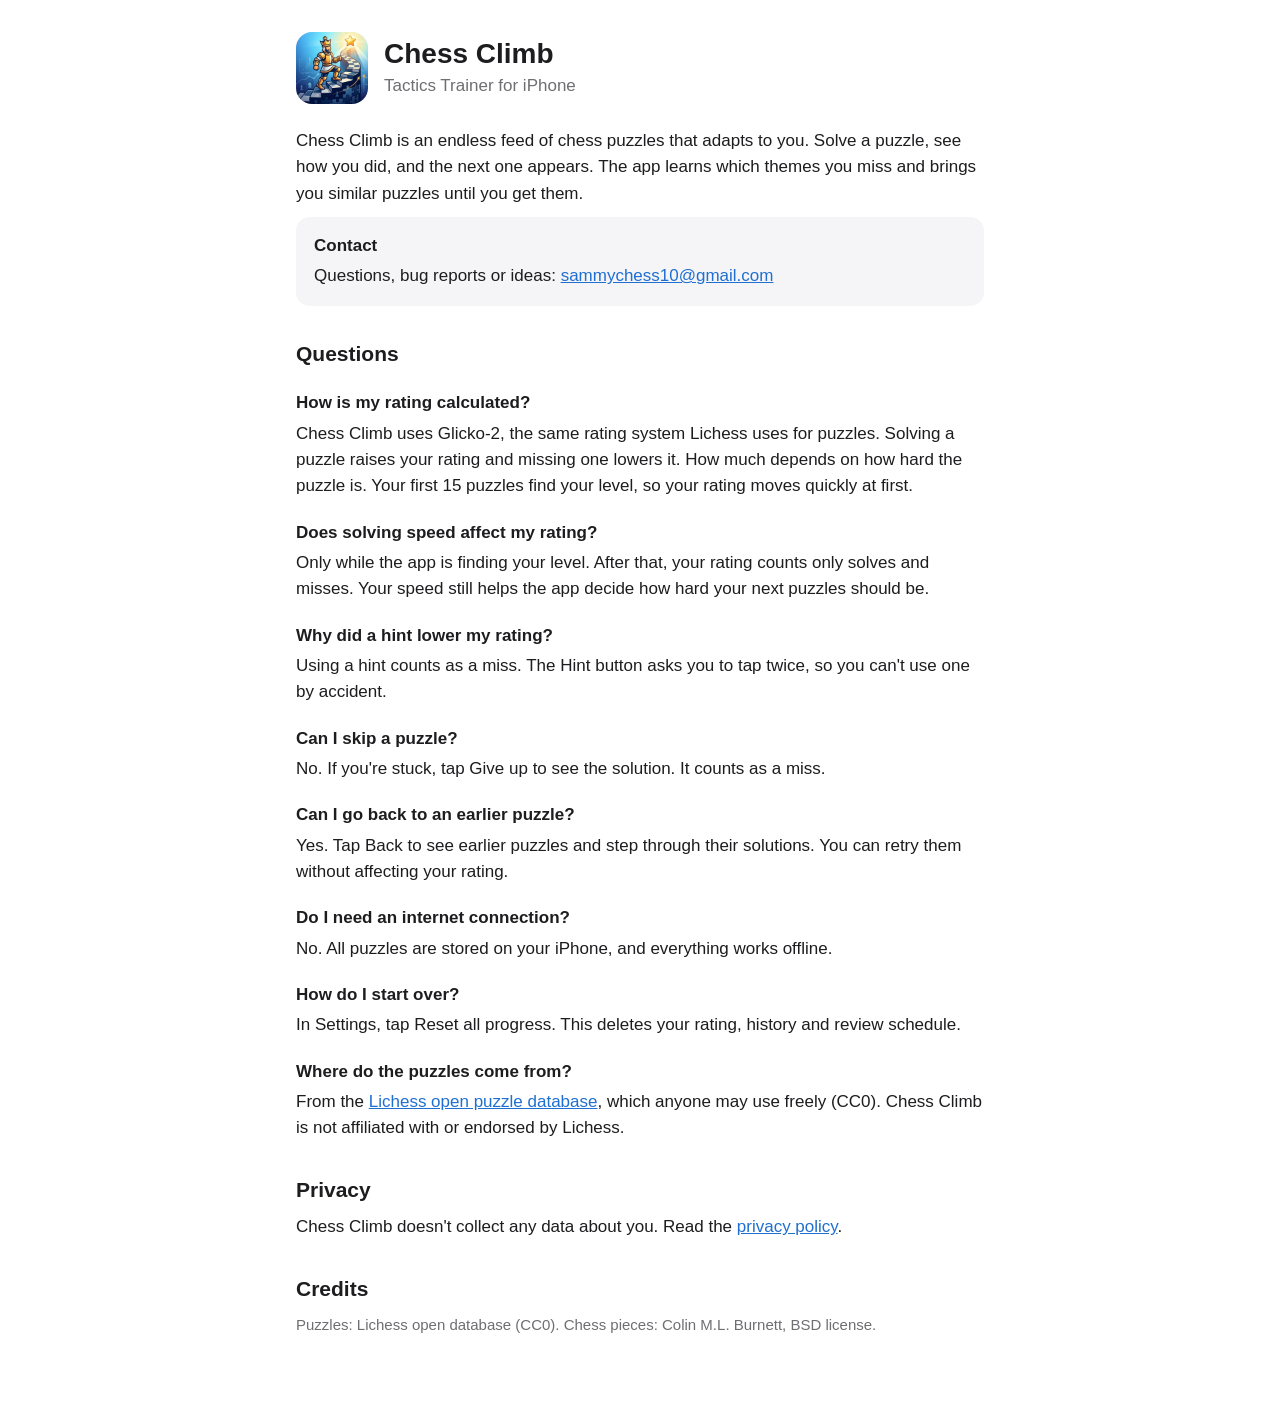
==== index.html @ 89e88ff4 "Support and privacy pages for Chess Climb Co-Authored-By: Claude Opus 5.5 <noreply@anthropic.com>" ====
<!doctype html>
<html lang="en">
<head>
<meta charset="utf-8">
<meta name="viewport" content="width=device-width, initial-scale=1">
<title>Chess Climb Support</title>
<meta name="description" content="Help and contact for Chess Climb, an endless chess puzzle feed for iPhone that adapts to you.">
<link rel="stylesheet" href="style.css">
</head>
<body>
<main>
  <header>
    <img src="logo.png" alt="Chess Climb app icon">
    <div>
      <h1>Chess Climb</h1>
      <p>Tactics Trainer for iPhone</p>
    </div>
  </header>

  <p>Chess Climb is an endless feed of chess puzzles that adapts to you. Solve a puzzle, see how you did, and the next one appears. The app learns which themes you miss and brings you similar puzzles until you get them.</p>

  <div class="card">
    <strong>Contact</strong>
    <p style="margin: 4px 0 0">Questions, bug reports or ideas: <a href="mailto:sammychess10@gmail.com">sammychess10@gmail.com</a></p>
  </div>

  <h2>Questions</h2>

  <h3>How is my rating calculated?</h3>
  <p>Chess Climb uses Glicko-2, the same rating system Lichess uses for puzzles. Solving a puzzle raises your rating and missing one lowers it. How much depends on how hard the puzzle is. Your first 15 puzzles find your level, so your rating moves quickly at first.</p>

  <h3>Does solving speed affect my rating?</h3>
  <p>Only while the app is finding your level. After that, your rating counts only solves and misses. Your speed still helps the app decide how hard your next puzzles should be.</p>

  <h3>Why did a hint lower my rating?</h3>
  <p>Using a hint counts as a miss. The Hint button asks you to tap twice, so you can't use one by accident.</p>

  <h3>Can I skip a puzzle?</h3>
  <p>No. If you're stuck, tap Give up to see the solution. It counts as a miss.</p>

  <h3>Can I go back to an earlier puzzle?</h3>
  <p>Yes. Tap Back to see earlier puzzles and step through their solutions. You can retry them without affecting your rating.</p>

  <h3>Do I need an internet connection?</h3>
  <p>No. All puzzles are stored on your iPhone, and everything works offline.</p>

  <h3>How do I start over?</h3>
  <p>In Settings, tap Reset all progress. This deletes your rating, history and review schedule.</p>

  <h3>Where do the puzzles come from?</h3>
  <p>From the <a href="https://database.lichess.org/#puzzles">Lichess open puzzle database</a>, which anyone may use freely (CC0). Chess Climb is not affiliated with or endorsed by Lichess.</p>

  <h2>Privacy</h2>
  <p>Chess Climb doesn't collect any data about you. Read the <a href="privacy.html">privacy policy</a>.</p>

  <h2>Credits</h2>
  <p class="muted">Puzzles: Lichess open database (CC0). Chess pieces: Colin M.L. Burnett, BSD license.</p>
</main>
</body>
</html>
---- style.css ----
:root { --bg: #ffffff; --text: #1d1d1f; --muted: #6e6e73; --card: #f5f5f7; --accent: #1f6fd1; }
@media (prefers-color-scheme: dark) {
  :root { --bg: #111418; --text: #f2f2f4; --muted: #a1a1a6; --card: #1c2027; --accent: #5aa2ff; }
}
* { box-sizing: border-box; }
body { margin: 0; background: var(--bg); color: var(--text);
       font: 17px/1.55 -apple-system, BlinkMacSystemFont, "Segoe UI", Roboto, Helvetica, Arial, sans-serif; }
main { max-width: 720px; margin: 0 auto; padding: 32px 16px 64px; }
header { display: flex; align-items: center; gap: 16px; margin-bottom: 24px; }
header img { width: 72px; height: 72px; border-radius: 16px; }
header h1 { margin: 0; font-size: 28px; line-height: 1.2; }
header p { margin: 2px 0 0; color: var(--muted); }
h2 { font-size: 21px; margin: 32px 0 8px; }
h3 { font-size: 17px; margin: 20px 0 4px; }
p, li { margin: 0 0 10px; }
a { color: var(--accent); }
.card { background: var(--card); border-radius: 14px; padding: 16px 18px; }
.muted { color: var(--muted); font-size: 15px; }
nav { margin-top: 40px; font-size: 15px; }
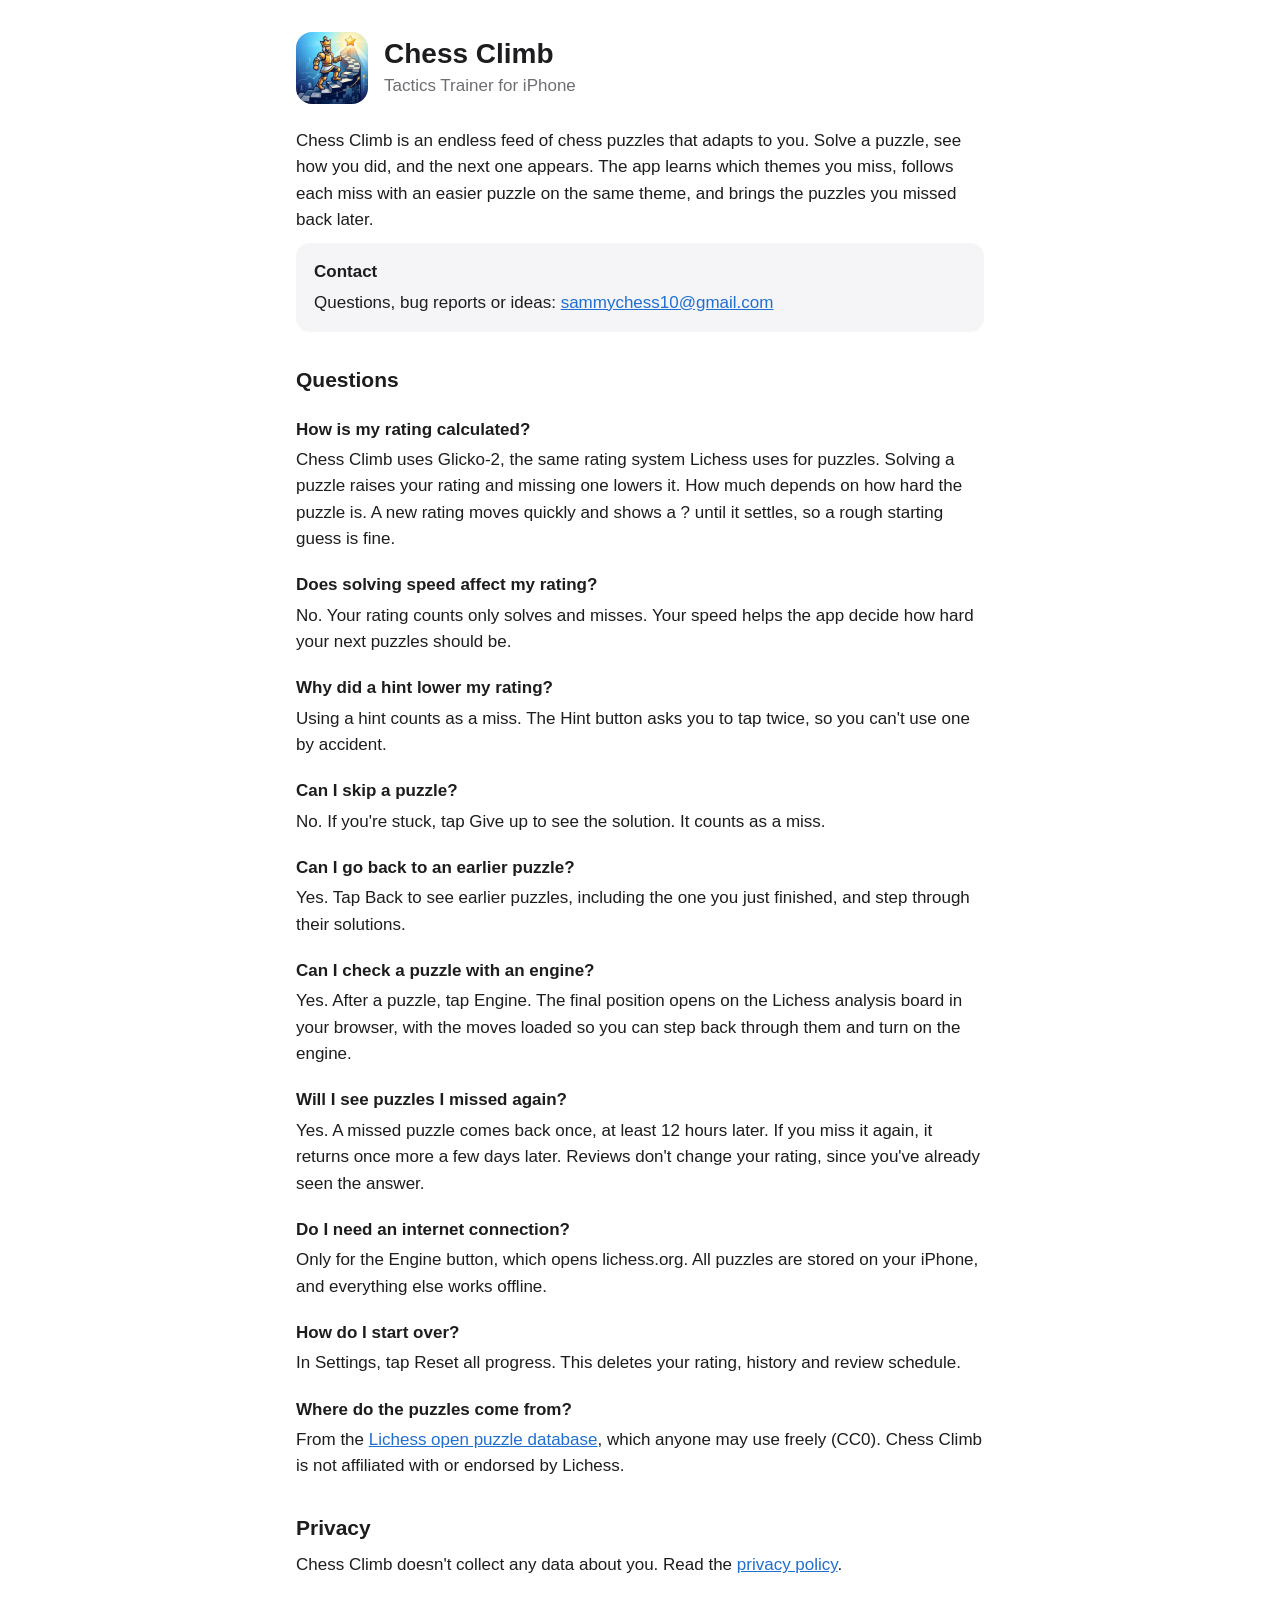
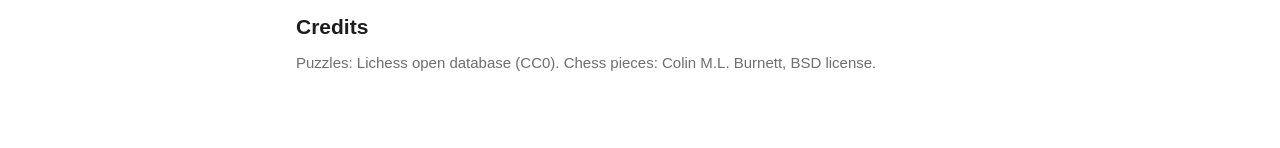
==== commit 13795204: "Update support and privacy pages for the Engine button, reviews and TestFlight Co-Authored-By: Claud" ====
--- a/index.html
+++ b/index.html
@@ -17,7 +17,7 @@
     </div>
   </header>
 
-  <p>Chess Climb is an endless feed of chess puzzles that adapts to you. Solve a puzzle, see how you did, and the next one appears. The app learns which themes you miss and brings you similar puzzles until you get them.</p>
+  <p>Chess Climb is an endless feed of chess puzzles that adapts to you. Solve a puzzle, see how you did, and the next one appears. The app learns which themes you miss, follows each miss with an easier puzzle on the same theme, and brings the puzzles you missed back later.</p>
 
   <div class="card">
     <strong>Contact</strong>
@@ -27,10 +27,10 @@
   <h2>Questions</h2>
 
   <h3>How is my rating calculated?</h3>
-  <p>Chess Climb uses Glicko-2, the same rating system Lichess uses for puzzles. Solving a puzzle raises your rating and missing one lowers it. How much depends on how hard the puzzle is. Your first 15 puzzles find your level, so your rating moves quickly at first.</p>
+  <p>Chess Climb uses Glicko-2, the same rating system Lichess uses for puzzles. Solving a puzzle raises your rating and missing one lowers it. How much depends on how hard the puzzle is. A new rating moves quickly and shows a ? until it settles, so a rough starting guess is fine.</p>
 
   <h3>Does solving speed affect my rating?</h3>
-  <p>Only while the app is finding your level. After that, your rating counts only solves and misses. Your speed still helps the app decide how hard your next puzzles should be.</p>
+  <p>No. Your rating counts only solves and misses. Your speed helps the app decide how hard your next puzzles should be.</p>
 
   <h3>Why did a hint lower my rating?</h3>
   <p>Using a hint counts as a miss. The Hint button asks you to tap twice, so you can't use one by accident.</p>
@@ -39,10 +39,16 @@
   <p>No. If you're stuck, tap Give up to see the solution. It counts as a miss.</p>
 
   <h3>Can I go back to an earlier puzzle?</h3>
-  <p>Yes. Tap Back to see earlier puzzles and step through their solutions. You can retry them without affecting your rating.</p>
+  <p>Yes. Tap Back to see earlier puzzles, including the one you just finished, and step through their solutions.</p>
+
+  <h3>Can I check a puzzle with an engine?</h3>
+  <p>Yes. After a puzzle, tap Engine. The final position opens on the Lichess analysis board in your browser, with the moves loaded so you can step back through them and turn on the engine.</p>
+
+  <h3>Will I see puzzles I missed again?</h3>
+  <p>Yes. A missed puzzle comes back once, at least 12 hours later. If you miss it again, it returns once more a few days later. Reviews don't change your rating, since you've already seen the answer.</p>
 
   <h3>Do I need an internet connection?</h3>
-  <p>No. All puzzles are stored on your iPhone, and everything works offline.</p>
+  <p>Only for the Engine button, which opens lichess.org. All puzzles are stored on your iPhone, and everything else works offline.</p>
 
   <h3>How do I start over?</h3>
   <p>In Settings, tap Reset all progress. This deletes your rating, history and review schedule.</p>
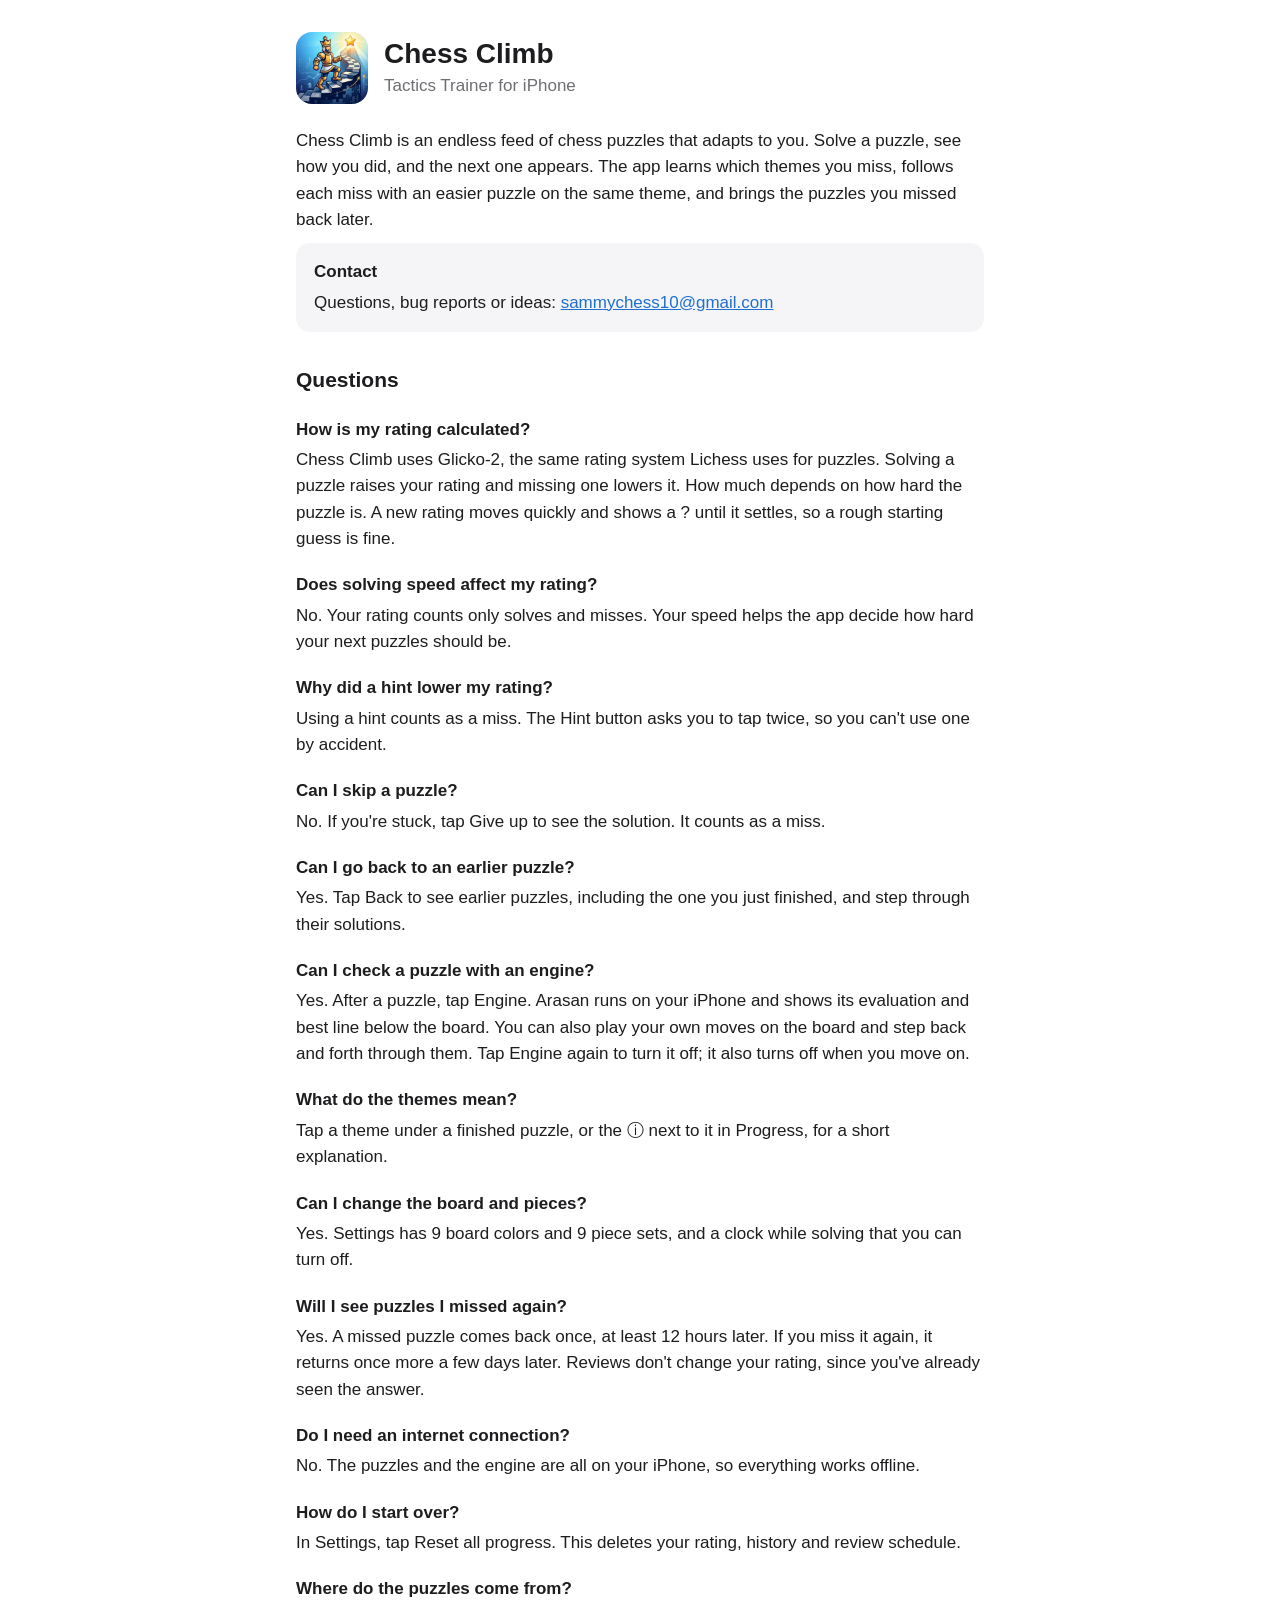
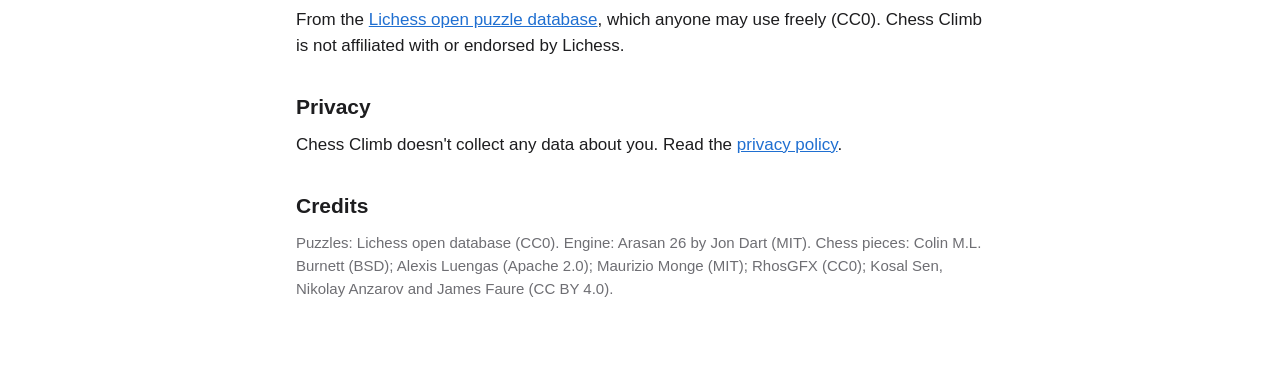
==== commit 516f0404: "Support and privacy pages for the on-device engine Engine now runs Arasan on the iPhone, so the page" ====
--- a/index.html
+++ b/index.html
@@ -42,13 +42,19 @@
   <p>Yes. Tap Back to see earlier puzzles, including the one you just finished, and step through their solutions.</p>
 
   <h3>Can I check a puzzle with an engine?</h3>
-  <p>Yes. After a puzzle, tap Engine. The final position opens on the Lichess analysis board in your browser, with the moves loaded so you can step back through them and turn on the engine.</p>
+  <p>Yes. After a puzzle, tap Engine. Arasan runs on your iPhone and shows its evaluation and best line below the board. You can also play your own moves on the board and step back and forth through them. Tap Engine again to turn it off; it also turns off when you move on.</p>
+
+  <h3>What do the themes mean?</h3>
+  <p>Tap a theme under a finished puzzle, or the ⓘ next to it in Progress, for a short explanation.</p>
+
+  <h3>Can I change the board and pieces?</h3>
+  <p>Yes. Settings has 9 board colors and 9 piece sets, and a clock while solving that you can turn off.</p>
 
   <h3>Will I see puzzles I missed again?</h3>
   <p>Yes. A missed puzzle comes back once, at least 12 hours later. If you miss it again, it returns once more a few days later. Reviews don't change your rating, since you've already seen the answer.</p>
 
   <h3>Do I need an internet connection?</h3>
-  <p>Only for the Engine button, which opens lichess.org. All puzzles are stored on your iPhone, and everything else works offline.</p>
+  <p>No. The puzzles and the engine are all on your iPhone, so everything works offline.</p>
 
   <h3>How do I start over?</h3>
   <p>In Settings, tap Reset all progress. This deletes your rating, history and review schedule.</p>
@@ -60,7 +66,7 @@
   <p>Chess Climb doesn't collect any data about you. Read the <a href="privacy.html">privacy policy</a>.</p>
 
   <h2>Credits</h2>
-  <p class="muted">Puzzles: Lichess open database (CC0). Chess pieces: Colin M.L. Burnett, BSD license.</p>
+  <p class="muted">Puzzles: Lichess open database (CC0). Engine: Arasan 26 by Jon Dart (MIT). Chess pieces: Colin M.L. Burnett (BSD); Alexis Luengas (Apache 2.0); Maurizio Monge (MIT); RhosGFX (CC0); Kosal Sen, Nikolay Anzarov and James Faure (CC BY 4.0).</p>
 </main>
 </body>
 </html>
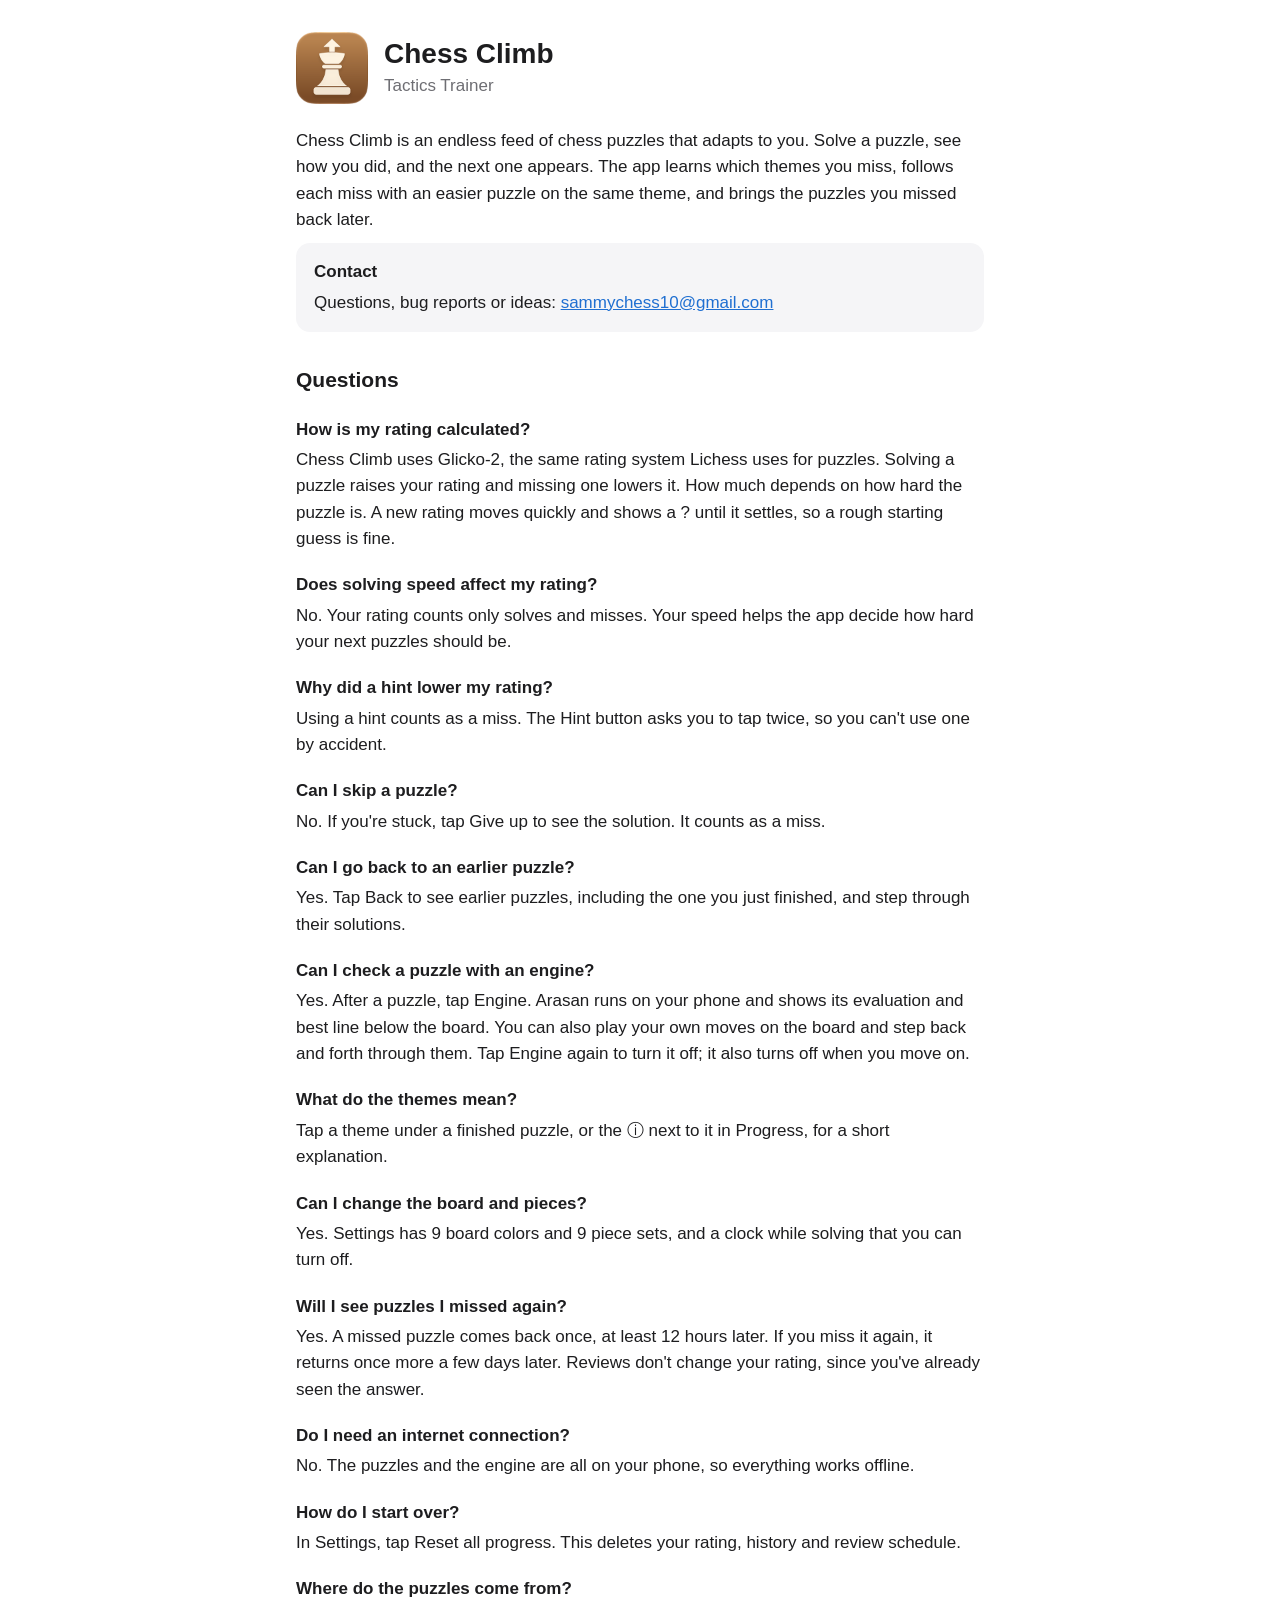
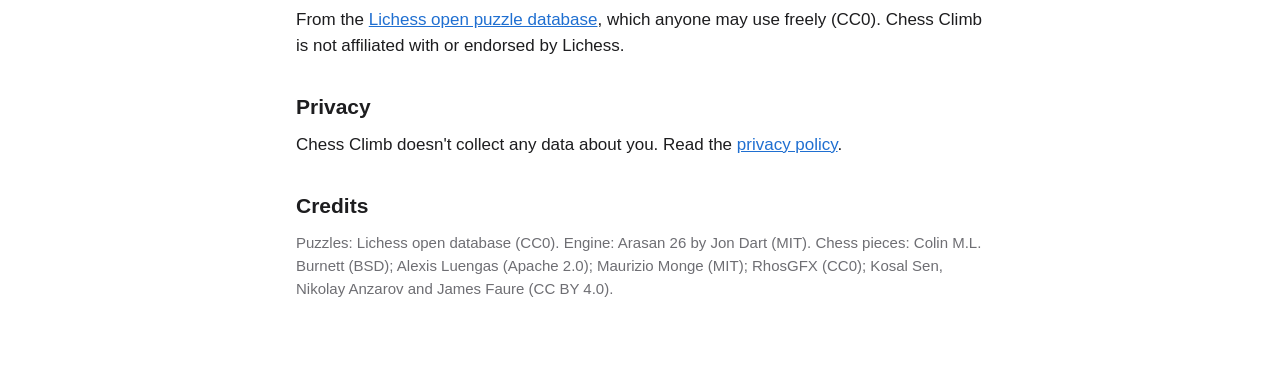
==== commit 3d5a6cc6: "Privacy and support pages for Android The privacy policy covers both phones: Android's own backup an" ====
--- a/index.html
+++ b/index.html
@@ -4,7 +4,7 @@
 <meta charset="utf-8">
 <meta name="viewport" content="width=device-width, initial-scale=1">
 <title>Chess Climb Support</title>
-<meta name="description" content="Help and contact for Chess Climb, an endless chess puzzle feed for iPhone that adapts to you.">
+<meta name="description" content="Help and contact for Chess Climb, an endless chess puzzle feed that adapts to you.">
 <link rel="stylesheet" href="style.css">
 </head>
 <body>
@@ -13,7 +13,7 @@
     <img src="logo.png" alt="Chess Climb app icon">
     <div>
       <h1>Chess Climb</h1>
-      <p>Tactics Trainer for iPhone</p>
+      <p>Tactics Trainer</p>
     </div>
   </header>
 
@@ -42,7 +42,7 @@
   <p>Yes. Tap Back to see earlier puzzles, including the one you just finished, and step through their solutions.</p>
 
   <h3>Can I check a puzzle with an engine?</h3>
-  <p>Yes. After a puzzle, tap Engine. Arasan runs on your iPhone and shows its evaluation and best line below the board. You can also play your own moves on the board and step back and forth through them. Tap Engine again to turn it off; it also turns off when you move on.</p>
+  <p>Yes. After a puzzle, tap Engine. Arasan runs on your phone and shows its evaluation and best line below the board. You can also play your own moves on the board and step back and forth through them. Tap Engine again to turn it off; it also turns off when you move on.</p>
 
   <h3>What do the themes mean?</h3>
   <p>Tap a theme under a finished puzzle, or the ⓘ next to it in Progress, for a short explanation.</p>
@@ -54,7 +54,7 @@
   <p>Yes. A missed puzzle comes back once, at least 12 hours later. If you miss it again, it returns once more a few days later. Reviews don't change your rating, since you've already seen the answer.</p>
 
   <h3>Do I need an internet connection?</h3>
-  <p>No. The puzzles and the engine are all on your iPhone, so everything works offline.</p>
+  <p>No. The puzzles and the engine are all on your phone, so everything works offline.</p>
 
   <h3>How do I start over?</h3>
   <p>In Settings, tap Reset all progress. This deletes your rating, history and review schedule.</p>
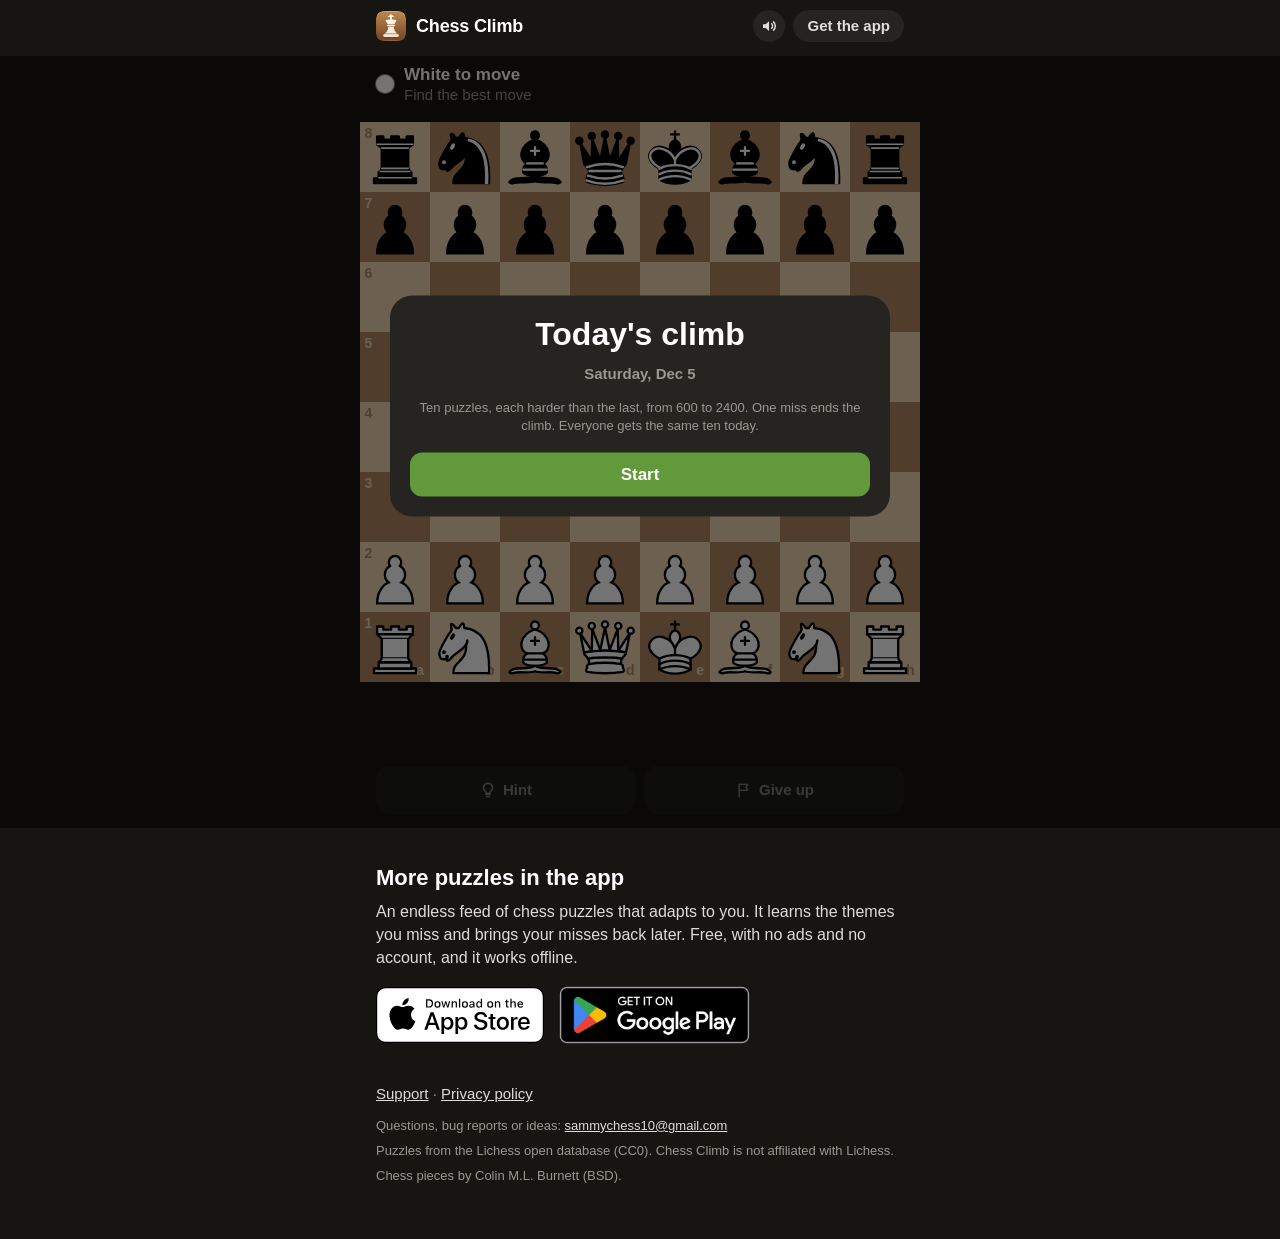
==== commit 525544f6: "Today's climb on the website, with support moved to /support/ The front page plays the day's climb i" ====
--- a/index.html
+++ b/index.html
@@ -2,71 +2,88 @@
 <html lang="en">
 <head>
 <meta charset="utf-8">
-<meta name="viewport" content="width=device-width, initial-scale=1">
-<title>Chess Climb Support</title>
-<meta name="description" content="Help and contact for Chess Climb, an endless chess puzzle feed that adapts to you.">
-<link rel="stylesheet" href="style.css">
+<meta name="viewport" content="width=device-width, initial-scale=1, viewport-fit=cover">
+<title>Today's climb · Chess Climb</title>
+<meta name="description" content="Ten chess puzzles, each harder than the last, from 600 to 2400. One miss ends the climb. A new climb every day, the same for everyone.">
+<meta property="og:type" content="website">
+<meta property="og:site_name" content="Chess Climb">
+<meta property="og:title" content="Today's climb · Chess Climb">
+<meta property="og:description" content="Ten chess puzzles, each harder than the last. One miss ends the climb. Everyone gets the same ten today.">
+<meta property="og:url" content="https://playchessclimb.com/">
+<meta property="og:image" content="https://playchessclimb.com/assets/share-card.png">
+<meta property="og:image:width" content="1200">
+<meta property="og:image:height" content="630">
+<meta name="twitter:card" content="summary_large_image">
+<meta name="theme-color" content="#161512">
+<link rel="canonical" href="https://playchessclimb.com/">
+<link rel="icon" type="image/png" href="logo.png">
+<link rel="apple-touch-icon" href="logo.png">
+<script>
+  // Which store to offer, as on the get page: an iPhone gets the App Store, Android Google Play, a computer both.
+  // Inside another app's browser (TikTok, Instagram...) neither store opens, so the badges come with a note to open
+  // the page in Safari or Chrome. On an iPhone, Safari, Chrome, Firefox and Edge all name Safari in their user
+  // agent; app browsers don't.
+  (function () {
+    var ua = navigator.userAgent;
+    var ios = /iPhone|iPad|iPod/.test(ua) || (/Macintosh/.test(ua) && navigator.maxTouchPoints > 1);
+    var android = /Android/.test(ua);
+    var inApp = /FBAN|FBAV|FB_IAB|Instagram|musical_ly|TikTok|Bytedance|Snapchat|LinkedInApp|Line\//.test(ua) ||
+                (android && /; wv\)/.test(ua)) || (ios && !/Safari\//.test(ua));
+    var root = document.documentElement;
+    root.setAttribute("data-platform", ios ? "ios" : android ? "android" : "other");
+    if (inApp) root.setAttribute("data-inapp", "");
+  })();
+</script>
+<link rel="stylesheet" href="assets/site.css">
+<link rel="modulepreload" href="assets/rules.js">
+<script type="module" src="assets/climb.js"></script>
 </head>
 <body>
-<main>
-  <header>
-    <img src="logo.png" alt="Chess Climb app icon">
-    <div>
-      <h1>Chess Climb</h1>
-      <p>Tactics Trainer</p>
-    </div>
+<div class="page">
+  <header class="top">
+    <a class="brand" href="./"><img src="logo.png" alt="" width="30" height="30">Chess Climb</a>
+    <span class="spacer"></span>
+    <button type="button" class="circle-button" id="sound" aria-label="Sound"></button>
+    <a class="pill-link" href="#get" data-store>Get the app</a>
   </header>
 
-  <p>Chess Climb is an endless feed of chess puzzles that adapts to you. Solve a puzzle, see how you did, and the next one appears. The app learns which themes you miss, follows each miss with an easier puzzle on the same theme, and brings the puzzles you missed back later.</p>
+  <main>
+    <section class="climb" id="climb" aria-label="Today's climb">
+      <div class="puzzle-header" id="puzzle-header"></div>
+      <div class="board" id="board">
+        <canvas aria-hidden="true"></canvas>
+        <div class="pieces"></div>
+        <svg class="overlay" aria-hidden="true"></svg>
+        <div class="promotion" hidden></div>
+      </div>
+      <div class="under" id="under"></div>
+      <div class="controls" id="controls"></div>
+      <div class="board-card" id="board-card" hidden></div>
+    </section>
+    <noscript><p>Today's climb needs JavaScript. Turn it on, or get the app below.</p></noscript>
 
-  <div class="card">
-    <strong>Contact</strong>
-    <p style="margin: 4px 0 0">Questions, bug reports or ideas: <a href="mailto:sammychess10@gmail.com">sammychess10@gmail.com</a></p>
-  </div>
+    <section class="get" id="get">
+      <h2>More puzzles in the app</h2>
+      <p>An endless feed of chess puzzles that adapts to you. It learns the themes you miss and brings your misses back later. Free, with no ads and no account, and it works offline.</p>
+      <p class="notice ios">Open this page in Safari first: tap ⋯ at the top right, then Open in browser. TikTok and some other apps won't open the App Store.</p>
+      <p class="notice android">Open this page in Chrome first: use this app's menu (⋮ or ⋯) to open it in your browser. Signing in to Google often fails inside other apps.</p>
+      <div class="badges">
+        <a class="badge app-store" href="https://apps.apple.com/app/id6815836856">
+          <img src="get/app-store-badge-white.svg" alt="Download on the App Store" width="168" height="56">
+        </a>
+        <a class="badge play" href="https://play.google.com/store/apps/details?id=com.navidsamiei.chessclimb">
+          <img src="get/google-play-badge.png" alt="Get it on Google Play" width="217" height="84">
+        </a>
+      </div>
+    </section>
+  </main>
 
-  <h2>Questions</h2>
-
-  <h3>How is my rating calculated?</h3>
-  <p>Chess Climb uses Glicko-2, the same rating system Lichess uses for puzzles. Solving a puzzle raises your rating and missing one lowers it. How much depends on how hard the puzzle is. A new rating moves quickly and shows a ? until it settles, so a rough starting guess is fine.</p>
-
-  <h3>Does solving speed affect my rating?</h3>
-  <p>No. Your rating counts only solves and misses. Your speed helps the app decide how hard your next puzzles should be.</p>
-
-  <h3>Why did a hint lower my rating?</h3>
-  <p>Using a hint counts as a miss. The Hint button asks you to tap twice, so you can't use one by accident.</p>
-
-  <h3>Can I skip a puzzle?</h3>
-  <p>No. If you're stuck, tap Give up to see the solution. It counts as a miss.</p>
-
-  <h3>Can I go back to an earlier puzzle?</h3>
-  <p>Yes. Tap Back to see earlier puzzles, including the one you just finished, and step through their solutions.</p>
-
-  <h3>Can I check a puzzle with an engine?</h3>
-  <p>Yes. After a puzzle, tap Engine. Arasan runs on your phone and shows its evaluation and best line below the board. You can also play your own moves on the board and step back and forth through them. Tap Engine again to turn it off; it also turns off when you move on.</p>
-
-  <h3>What do the themes mean?</h3>
-  <p>Tap a theme under a finished puzzle, or the ⓘ next to it in Progress, for a short explanation.</p>
-
-  <h3>Can I change the board and pieces?</h3>
-  <p>Yes. Settings has 9 board colors and 9 piece sets, and a clock while solving that you can turn off.</p>
-
-  <h3>Will I see puzzles I missed again?</h3>
-  <p>Yes. A missed puzzle comes back once, at least 12 hours later. If you miss it again, it returns once more a few days later. Reviews don't change your rating, since you've already seen the answer.</p>
-
-  <h3>Do I need an internet connection?</h3>
-  <p>No. The puzzles and the engine are all on your phone, so everything works offline.</p>
-
-  <h3>How do I start over?</h3>
-  <p>In Settings, tap Reset all progress. This deletes your rating, history and review schedule.</p>
-
-  <h3>Where do the puzzles come from?</h3>
-  <p>From the <a href="https://database.lichess.org/#puzzles">Lichess open puzzle database</a>, which anyone may use freely (CC0). Chess Climb is not affiliated with or endorsed by Lichess.</p>
-
-  <h2>Privacy</h2>
-  <p>Chess Climb doesn't collect any data about you. Read the <a href="privacy.html">privacy policy</a>.</p>
-
-  <h2>Credits</h2>
-  <p class="muted">Puzzles: Lichess open database (CC0). Engine: Arasan 26 by Jon Dart (MIT). Chess pieces: Colin M.L. Burnett (BSD); Alexis Luengas (Apache 2.0); Maurizio Monge (MIT); RhosGFX (CC0); Kosal Sen, Nikolay Anzarov and James Faure (CC BY 4.0).</p>
-</main>
+  <footer>
+    <nav><a href="support/">Support</a> · <a href="privacy.html">Privacy policy</a></nav>
+    <p>Questions, bug reports or ideas: <a href="mailto:sammychess10@gmail.com">sammychess10@gmail.com</a></p>
+    <p>Puzzles from the Lichess open database (CC0). Chess Climb is not affiliated with Lichess.</p>
+    <p>Chess pieces by Colin M.L. Burnett (BSD).</p>
+  </footer>
+</div>
 </body>
 </html>
--- a/assets/site.css
+++ b/assets/site.css
@@ -0,0 +1,295 @@
+/* The home page: Today's climb in the app's own dark look (its Palette, the brown board), then the store badges. */
+
+:root {
+  color-scheme: dark;
+  --bg: #161512;
+  --surface: #262421;
+  --raised: #33302c;
+  --secondary: #9a9791;
+  --correct: #629924;
+  --wrong: #cc3333;
+  --warning: #d59120;
+  --accent: #62993b;
+  --text: #ffffff;
+  --text-soft: rgba(255, 255, 255, 0.85);
+  --font: -apple-system, BlinkMacSystemFont, "Segoe UI", Roboto, Helvetica, Arial, sans-serif;
+  --rounded: ui-rounded, "SF Pro Rounded", -apple-system, BlinkMacSystemFont, "Segoe UI", Roboto, Helvetica, Arial, sans-serif;
+  /* Everything on screen but the board: the top bar, the puzzle's header, the row under the board and the buttons.
+     The board takes the rest, the full width on a phone, and never changes size as the climb goes on. */
+  --chrome: 266px;
+  --board: min(100vw, 560px, max(300px, calc(100vh - var(--chrome))));
+}
+
+@supports (height: 100svh) {
+  :root { --board: min(100vw, 560px, max(300px, calc(100svh - var(--chrome)))); }
+}
+
+* { box-sizing: border-box; }
+html { -webkit-text-size-adjust: 100%; text-size-adjust: 100%; scroll-behavior: smooth; }
+body {
+  margin: 0;
+  overflow-x: hidden;    /* the dimmed band reaches the window's edges, never past them */
+  overflow-x: clip;
+  background: var(--bg);
+  color: var(--text);
+  font: 16px/1.45 var(--font);
+  -webkit-font-smoothing: antialiased;
+}
+a { color: inherit; }
+button {
+  font: inherit;
+  color: inherit;
+  border: 0;
+  background: none;
+  padding: 0;
+  margin: 0;
+  cursor: pointer;
+  -webkit-tap-highlight-color: transparent;
+}
+button:disabled { cursor: default; }
+a { -webkit-tap-highlight-color: transparent; }
+svg { display: block; }
+
+.page { width: var(--board); max-width: 100%; margin: 0 auto; }
+
+/* The top bar */
+
+.top { display: flex; align-items: center; gap: 8px; height: 52px; padding: 0 16px; }
+.brand { display: flex; align-items: center; gap: 10px; text-decoration: none; font-size: 18px; font-weight: 700; letter-spacing: -0.01em; }
+.brand img { width: 30px; height: 30px; border-radius: 7px; }
+.top .spacer { flex: 1; }
+.circle-button {
+  width: 32px;
+  height: 32px;
+  border-radius: 50%;
+  background: var(--surface);
+  color: var(--text-soft);
+  display: grid;
+  place-items: center;
+}
+.circle-button svg { width: 18px; height: 18px; }
+.pill-link {
+  display: inline-flex;
+  align-items: center;
+  height: 32px;
+  padding: 0 14px;
+  border-radius: 16px;
+  background: var(--surface);
+  color: var(--text-soft);
+  font-size: 15px;
+  font-weight: 600;
+  text-decoration: none;
+  white-space: nowrap;
+}
+
+/* The climb */
+
+.climb { position: relative; }
+
+.puzzle-header { display: flex; height: 56px; margin: 4px 16px 10px; }
+.puzzle-header > * { flex: 1; min-width: 0; }
+
+.prompt { display: flex; align-items: center; gap: 10px; }
+.side-dot { flex: none; width: 18px; height: 18px; border-radius: 50%; background: #fff; box-shadow: 0 0 0 1px rgba(255, 255, 255, 0.5); }
+.prompt-title { font-size: 17px; font-weight: 600; line-height: 1.25; }
+.prompt-detail { font-size: 15px; line-height: 1.3; color: var(--secondary); }
+
+.banner { display: flex; align-items: center; gap: 12px; padding: 0 14px; border-radius: 14px; animation: banner-in 250ms ease-out; }
+.banner.solved { background: rgba(98, 153, 36, 0.18); }
+.banner.hinted { background: rgba(213, 145, 32, 0.18); }
+.banner.missed, .banner.gaveUp { background: rgba(204, 51, 51, 0.18); }
+.banner-icon { flex: none; width: 30px; height: 30px; }
+.banner-icon svg { width: 100%; height: 100%; }
+.banner.solved .banner-icon { color: var(--correct); }
+.banner.hinted .banner-icon { color: var(--warning); }
+.banner.missed .banner-icon, .banner.gaveUp .banner-icon { color: var(--wrong); }
+.banner-title { font-size: 20px; font-weight: 700; line-height: 1.2; }
+.banner-detail { font-size: 12px; font-weight: 500; color: var(--secondary); font-variant-numeric: tabular-nums; }
+@keyframes banner-in { from { opacity: 0; transform: scale(0.9); } }
+
+.share-banner { display: flex; align-items: center; gap: 12px; padding: 0 14px; border-radius: 14px; background: var(--surface); }
+.share-score { flex: 1; min-width: 0; }
+.share-line { margin-bottom: 5px; font-size: 12px; font-weight: 600; color: var(--secondary); white-space: nowrap; }
+.capsule { flex: none; height: 32px; padding: 0 14px; border-radius: 16px; background: var(--raised); color: var(--text-soft); font-size: 15px; font-weight: 600; }
+
+/* The board: its squares on a canvas, the pieces over it, then the arrows and marks */
+
+.board {
+  position: relative;
+  width: 100%;              /* the page's width, which a computer's scrollbar can make less than --board */
+  aspect-ratio: 1 / 1;
+  overflow: hidden;
+  user-select: none;
+  -webkit-user-select: none;
+  -webkit-touch-callout: none;
+  touch-action: manipulation;
+}
+.board.live { touch-action: none; cursor: pointer; }
+.board canvas { position: absolute; inset: 0; width: 100%; height: 100%; }
+.pieces { position: absolute; inset: 0; z-index: 1; }
+.piece { position: absolute; left: 0; top: 0; transform-origin: 50% 100%; pointer-events: none; -webkit-user-drag: none; }
+.piece.lifted { z-index: 3; }
+.overlay { position: absolute; inset: 0; z-index: 2; width: 100%; height: 100%; pointer-events: none; }
+.overlay .mark {
+  transform-box: fill-box;
+  transform-origin: center;
+  filter: drop-shadow(0 1px 2px rgba(0, 0, 0, 0.35));
+  animation: pop 250ms cubic-bezier(0.34, 1.56, 0.64, 1);
+}
+@keyframes pop { from { opacity: 0; transform: scale(0.2); } }
+.promotion { position: absolute; inset: 0; z-index: 4; background: rgba(0, 0, 0, 0.4); }
+.promotion[hidden] { display: none; }
+.promotion button { position: absolute; padding: 0.75%; }
+.promotion button::before { content: ""; position: absolute; inset: 0; border-radius: 50%; background: rgba(255, 255, 255, 0.92); }
+.promotion img { position: relative; display: block; width: 100%; height: 100%; }
+
+/* Under the board, one height whatever it shows: the climb's row, a result's themes, or a miss's ‹ › */
+
+.under { height: 84px; padding: 10px 16px 0; overflow: hidden; }
+.climb-row { display: flex; align-items: center; gap: 10px; font-size: 15px; font-weight: 600; color: var(--text-soft); white-space: nowrap; }
+.climb-row svg { width: 17px; height: 17px; }
+.climb-row .capsule-static { display: inline-flex; align-items: center; gap: 6px; height: 34px; padding: 0 10px; border-radius: 17px; background: var(--surface); }
+.climb-row .capsule-static svg { color: var(--accent); }
+.climb-row b { font-size: 17px; font-weight: 600; font-variant-numeric: tabular-nums; }
+.climb-row .spacer { flex: 1; }
+.clock { color: var(--secondary); font-variant-numeric: tabular-nums; }
+.rating { display: inline-flex; align-items: center; gap: 5px; font-variant-numeric: tabular-nums; }
+.rating svg { color: var(--secondary); }
+
+.steps { display: flex; align-items: center; gap: 8px; font-size: 13px; font-weight: 500; }
+.step { flex: none; display: grid; place-items: center; width: 36px; height: 28px; border-radius: 14px; background: var(--surface); }
+.step svg { width: 14px; height: 14px; }
+.step:disabled { opacity: 0.4; }
+.step-label { padding-left: 4px; overflow: hidden; white-space: nowrap; text-overflow: ellipsis; }
+.step-label.wrong { color: var(--wrong); }
+.step-label.plain { color: var(--secondary); }
+
+.chips { display: flex; flex-wrap: wrap; gap: 6px; max-height: 64px; overflow: hidden; }
+.chips.one-row { flex-wrap: nowrap; margin-top: 10px; overflow-x: auto; scrollbar-width: none; }
+.chips.one-row::-webkit-scrollbar { display: none; }
+.chip {
+  display: inline-flex;
+  align-items: center;
+  height: 29px;
+  padding: 0 10px;
+  border-radius: 15px;
+  background: var(--raised);
+  color: var(--text-soft);
+  font-size: 13px;
+  font-weight: 600;
+  white-space: nowrap;
+}
+
+/* The buttons */
+
+.controls { display: flex; gap: 10px; padding: 0 16px 14px; }
+.control {
+  flex: 1;
+  display: flex;
+  flex-direction: column;
+  align-items: center;
+  justify-content: center;
+  gap: 1px;
+  height: 48px;
+  border-radius: 14px;
+  background: var(--surface);
+  color: rgba(255, 255, 255, 0.9);
+  font-size: 15px;
+  font-weight: 600;
+  text-decoration: none;
+}
+.control-title { display: inline-flex; align-items: center; gap: 6px; }
+.control svg { width: 18px; height: 18px; }
+.control-detail { font-size: 11px; font-weight: 600; }
+.control:disabled { opacity: 0.5; }
+.control.armed { color: #fff; }
+.control.armed.warning { background: var(--warning); }
+.control.armed.wrong { background: var(--wrong); }
+.control.prominent { background: var(--accent); color: #fff; }
+
+/* The card over the board: the climb's start, and its score at the end */
+
+.board-card { position: absolute; inset: 0; z-index: 10; animation: fade-in 250ms ease-out; }
+.board-card[hidden] { display: none; }
+/* The climb dims under the card the full width of the window, as the app's feed does; the top bar and the store
+   badges below stay as they are, so they still work. */
+.board-card::before { content: ""; position: absolute; top: 0; bottom: 0; left: calc(50% - 50vw); right: calc(50% - 50vw); background: rgba(0, 0, 0, 0.55); }
+@keyframes fade-in { from { opacity: 0; } }
+.card-panel {
+  position: absolute;
+  left: 30px;
+  right: 30px;
+  top: calc(70px + var(--board-px, var(--board)) / 2);    /* centred on the board, under the header's 70 px */
+  transform: translateY(-50%);
+  display: flex;
+  flex-direction: column;
+  align-items: center;
+  gap: 10px;
+  padding: 20px;
+  border-radius: 22px;
+  background: var(--surface);
+  text-align: center;
+}
+.card-title { margin: 0; font: 700 32px/1.15 var(--rounded); }
+.card-day, .card-small { margin: 0; font-size: 15px; font-weight: 600; color: var(--secondary); }
+.card-text { margin: 4px 0 0; font-size: 13px; line-height: 1.4; color: var(--secondary); }
+.card-progress { margin: 0; font-size: 15px; font-weight: 600; color: var(--accent); }
+.card-score { margin: 0; font: 700 40px/1.1 var(--rounded); font-variant-numeric: tabular-nums; }
+.card-note { margin: 0; font-size: 13px; color: var(--secondary); }
+.card-button {
+  display: grid;
+  place-items: center;
+  width: 100%;
+  height: 44px;
+  margin-top: 8px;
+  border-radius: 12px;
+  background: var(--accent);
+  color: #fff;
+  font-size: 17px;
+  font-weight: 600;
+  text-decoration: none;
+}
+.card-button.secondary { margin-top: 0; background: var(--raised); color: var(--text-soft); }
+.card-button:disabled { opacity: 0.6; }
+.card-link { height: 32px; font-size: 15px; font-weight: 600; color: var(--secondary); }
+
+/* The ten squares: green for each solve, a red cross for the fall, grey for the rest */
+
+.rungs { display: flex; gap: calc(var(--rung) / 4); }
+.rung {
+  display: grid;
+  place-items: center;
+  width: var(--rung);
+  height: var(--rung);
+  border-radius: calc(var(--rung) * 0.19);
+  background: var(--raised);
+  color: #fff;
+  font-size: calc(var(--rung) * 0.85);
+  font-weight: 800;
+  line-height: 1;
+}
+.rung.solved { background: var(--correct); }
+.rung.fall { background: var(--wrong); }
+
+/* Get the app: the visitor's own store, both on a computer */
+
+.get { padding: 36px 16px 4px; }
+.get h2 { margin: 0 0 8px; font-size: 22px; line-height: 1.25; }
+.get p { margin: 0 0 12px; color: var(--text-soft); }
+.badges { display: flex; flex-wrap: wrap; align-items: center; gap: 16px; margin-top: 18px; }
+.badge img { display: block; width: auto; height: 56px; }
+/* Google's badge image carries its clear space, a quarter of its height, on every side: at 84 px the badge is 56. */
+.badge.play { margin: -14px; }
+.badge.play img { height: 84px; }
+[data-platform="ios"] .badge.play,
+[data-platform="android"] .badge.app-store { display: none; }
+.notice { display: none; padding: 12px 14px; border: 1.5px solid var(--accent); border-radius: 12px; font-size: 15px; }
+[data-inapp][data-platform="ios"] .notice.ios,
+[data-inapp][data-platform="android"] .notice.android { display: block; }
+
+footer { padding: 36px 16px 48px; color: var(--secondary); font-size: 13px; }
+footer nav { margin-bottom: 12px; font-size: 15px; }
+footer a { color: var(--text-soft); }
+footer p { margin: 0 0 6px; }
+
+noscript p { margin: 16px; color: var(--text-soft); }
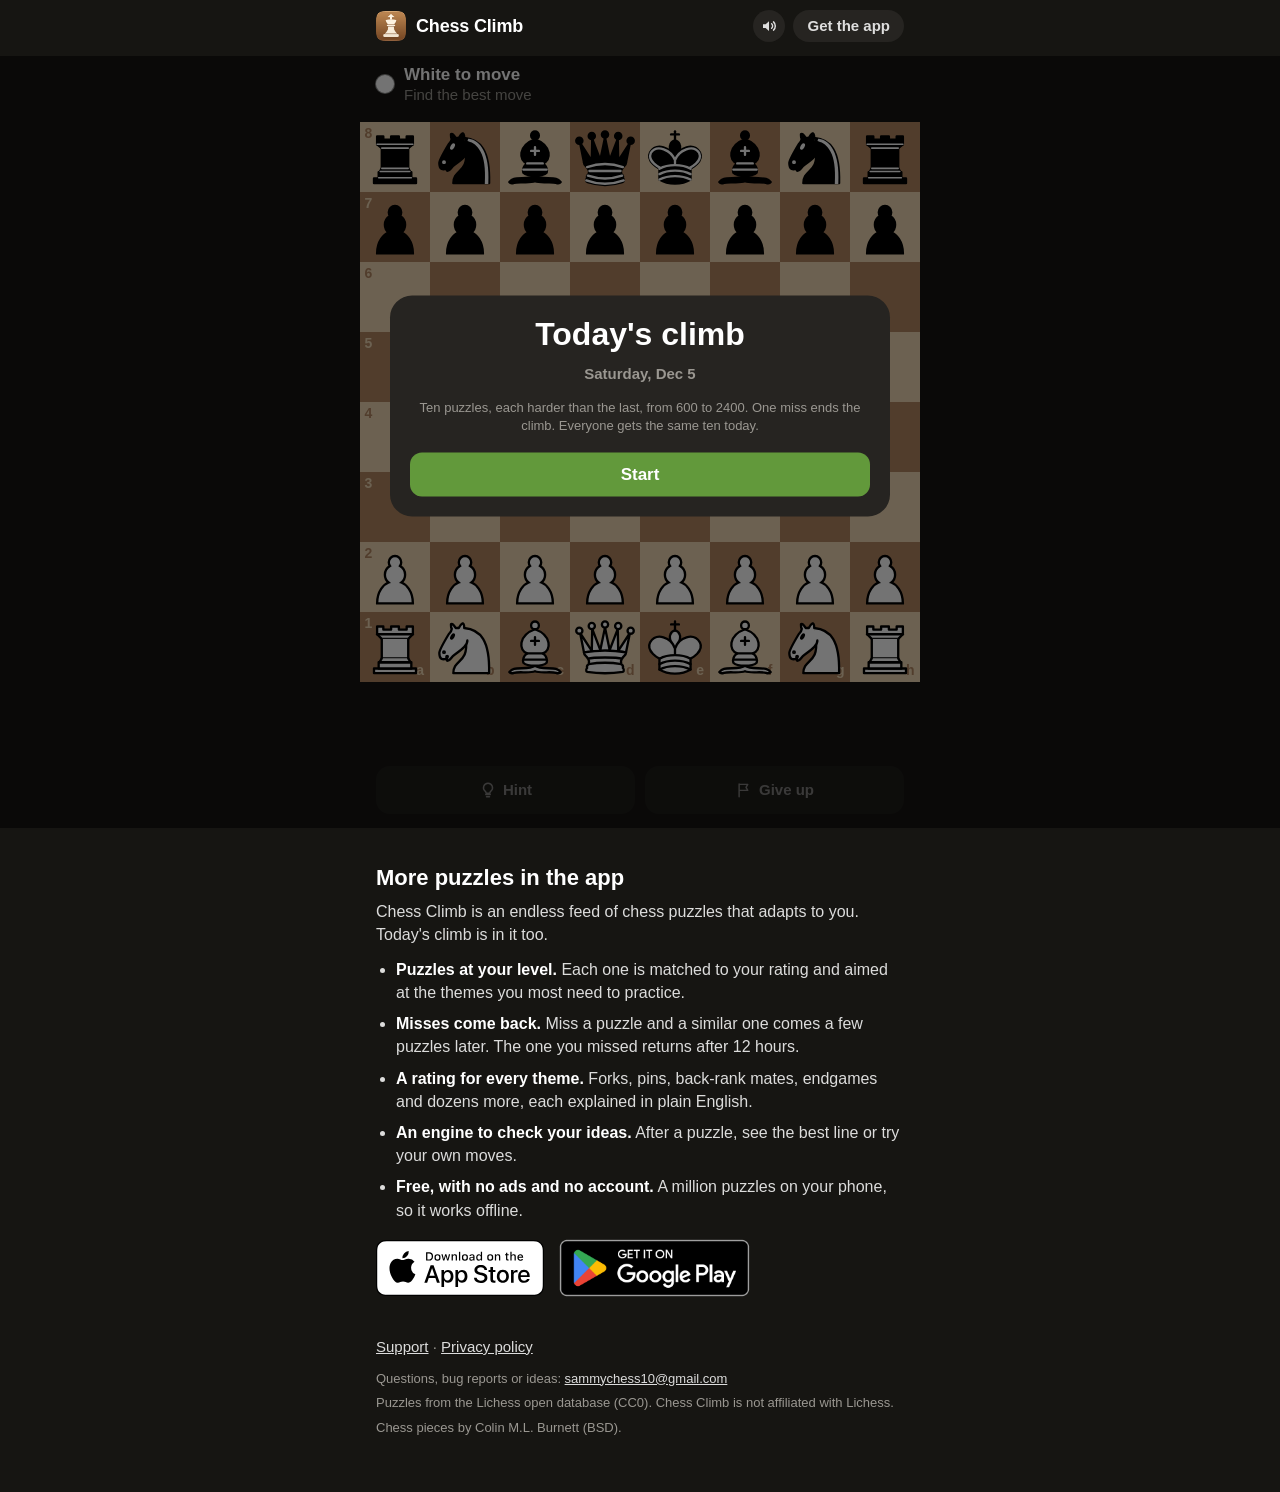
==== commit e8143cc9: "Help search engines and AI assistants find and describe the app The climb page's app section says wh" ====
--- a/index.html
+++ b/index.html
@@ -15,7 +15,47 @@
 <meta property="og:image:height" content="630">
 <meta name="twitter:card" content="summary_large_image">
 <meta name="theme-color" content="#161512">
+<!-- Safari's banner on an iPhone: Open for a visitor who has the app, which lands on Today's climb's card from 1.3.1, and
+     Get for everyone else. Other browsers ignore it. -->
+<meta name="apple-itunes-app" content="app-id=6815836856, app-argument=https://playchessclimb.com/">
+<!-- Lists the Android app, so Chrome can tell a visitor who has it (assets/climb.js, findApp). -->
+<link rel="manifest" href="manifest.webmanifest">
 <link rel="canonical" href="https://playchessclimb.com/">
+<!-- What search engines and AI assistants read about the site and the app; visitors don't see it. It names no ratings:
+     Google doesn't accept a store's ratings here. -->
+<script type="application/ld+json">
+{
+  "@context": "https://schema.org",
+  "@graph": [
+    {
+      "@type": "WebSite",
+      "@id": "https://playchessclimb.com/#website",
+      "url": "https://playchessclimb.com/",
+      "name": "Chess Climb",
+      "description": "Today's climb: ten chess puzzles, each harder than the last, from 600 to 2400. One miss ends the climb. A new climb every day, the same for everyone.",
+      "about": { "@id": "https://playchessclimb.com/#app" }
+    },
+    {
+      "@type": "MobileApplication",
+      "@id": "https://playchessclimb.com/#app",
+      "name": "Chess Climb: Tactics Trainer",
+      "alternateName": "Chess Climb",
+      "url": "https://playchessclimb.com/",
+      "image": "https://playchessclimb.com/logo.png",
+      "description": "A chess tactics trainer: an endless feed of chess puzzles that adapts to you. Each puzzle is matched to your rating and aimed at the themes you most need to practice, every theme has a rating of its own, and missed puzzles come back for review. Today's climb and a chess engine are built in. Free, with no ads and no account, and it works offline.",
+      "applicationCategory": "GameApplication",
+      "applicationSubCategory": "Chess puzzles",
+      "operatingSystem": "iOS 18 or later, Android 8 or later",
+      "offers": { "@type": "Offer", "price": "0", "priceCurrency": "USD" },
+      "sameAs": [
+        "https://apps.apple.com/app/id6815836856",
+        "https://play.google.com/store/apps/details?id=com.navidsamiei.chessclimb"
+      ],
+      "author": { "@type": "Person", "name": "SammyChess", "url": "https://www.youtube.com/@SammyChess" }
+    }
+  ]
+}
+</script>
 <link rel="icon" type="image/png" href="logo.png">
 <link rel="apple-touch-icon" href="logo.png">
 <script>
@@ -60,11 +100,18 @@
       <div class="controls" id="controls"></div>
       <div class="board-card" id="board-card" hidden></div>
     </section>
-    <noscript><p>Today's climb needs JavaScript. Turn it on, or get the app below.</p></noscript>
+    <noscript><p>Today's climb is ten chess puzzles, each harder than the last, from 600 to 2400. One miss ends the climb, and everyone gets the same ten each day. It needs JavaScript: turn it on, or get the app below.</p></noscript>
 
     <section class="get" id="get">
       <h2>More puzzles in the app</h2>
-      <p>An endless feed of chess puzzles that adapts to you. It learns the themes you miss and brings your misses back later. Free, with no ads and no account, and it works offline.</p>
+      <p>Chess Climb is an endless feed of chess puzzles that adapts to you. Today's climb is in it too.</p>
+      <ul class="points">
+        <li><b>Puzzles at your level.</b> Each one is matched to your rating and aimed at the themes you most need to practice.</li>
+        <li><b>Misses come back.</b> Miss a puzzle and a similar one comes a few puzzles later. The one you missed returns after 12 hours.</li>
+        <li><b>A rating for every theme.</b> Forks, pins, back-rank mates, endgames and dozens more, each explained in plain English.</li>
+        <li><b>An engine to check your ideas.</b> After a puzzle, see the best line or try your own moves.</li>
+        <li><b>Free, with no ads and no account.</b> A million puzzles on your phone, so it works offline.</li>
+      </ul>
       <p class="notice ios">Open this page in Safari first: tap ⋯ at the top right, then Open in browser. TikTok and some other apps won't open the App Store.</p>
       <p class="notice android">Open this page in Chrome first: use this app's menu (⋮ or ⋯) to open it in your browser. Signing in to Google often fails inside other apps.</p>
       <div class="badges">
--- a/assets/site.css
+++ b/assets/site.css
@@ -276,6 +276,9 @@
 .get { padding: 36px 16px 4px; }
 .get h2 { margin: 0 0 8px; font-size: 22px; line-height: 1.25; }
 .get p { margin: 0 0 12px; color: var(--text-soft); }
+.points { margin: 0 0 12px; padding: 0 0 0 20px; color: var(--text-soft); }
+.points li { margin: 0 0 8px; }
+.points b { color: var(--text); font-weight: 600; }
 .badges { display: flex; flex-wrap: wrap; align-items: center; gap: 16px; margin-top: 18px; }
 .badge img { display: block; width: auto; height: 56px; }
 /* Google's badge image carries its clear space, a quarter of its height, on every side: at 84 px the badge is 56. */
